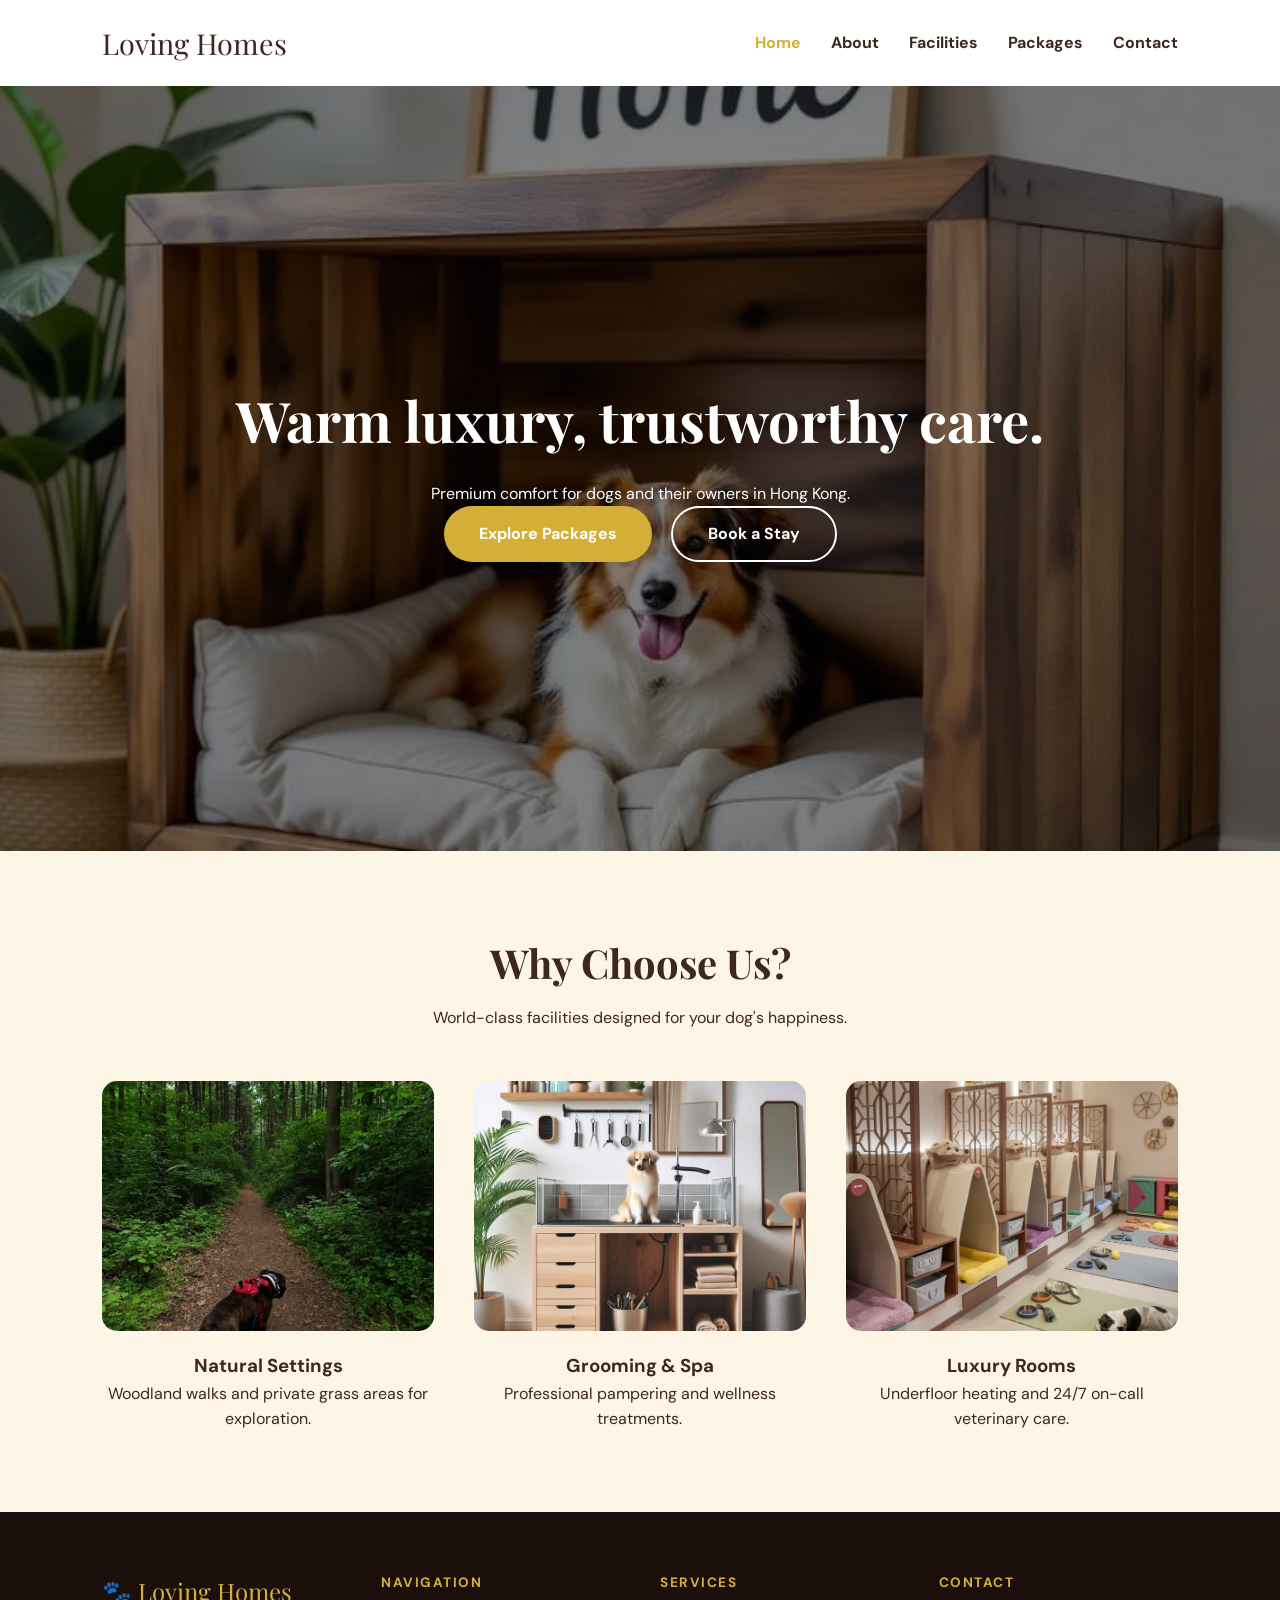
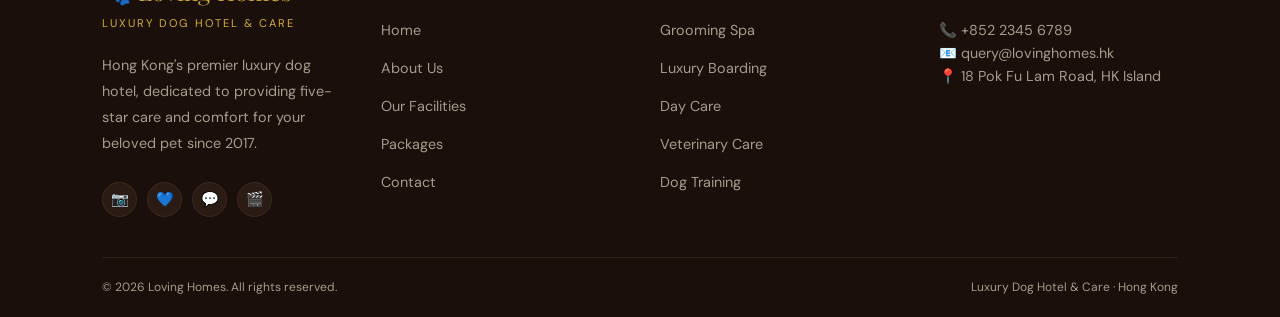
==== index.html @ 3331dba9 "Add files via upload" ====
<!DOCTYPE html>
<html lang="en">
<head>
    <meta charset="UTF-8">
    <meta name="viewport" content="width=device-width, initial-scale=1.0">
    <title>Loving Homes | Luxury Dog Hotel HK</title>
    <link rel="stylesheet" href="style.css">
    <link href="https://fonts.googleapis.com/css2?family=DM+Sans:wght@400;700&family=Playfair+Display:wght@700&display=swap" rel="stylesheet">
</head>
<body>

    <nav class="navbar" id="mainNav">
        <div class="logo">Loving Homes</div>
        <ul class="nav-links">
            <li><a href="index.html" class="active">Home</a></li>
            <li><a href="about.html">About</a></li>
            <li><a href="facilities.html">Facilities</a></li>
            <li><a href="packages.html">Packages</a></li>
            <li><a href="contact.html">Contact</a></li>
        </ul>
    </nav>

    <header class="hero">
        <div class="hero-content">
            <h1>Warm luxury, trustworthy care.</h1>
            <p>Premium comfort for dogs and their owners in Hong Kong.</p>
            <div class="hero-btns">
                <a href="packages.html" class="btn-primary">Explore Packages</a>
                <a href="contact.html" class="btn-secondary">Book a Stay</a>
            </div>
        </div>
    </header>

    <section class="features">
        <div class="section-title">
            <h2>Why Choose Us?</h2>
            <p>World-class facilities designed for your dog's happiness.</p>
        </div>
        <div class="feature-grid">
            <div class="feature-item">
                <div class="feature-img-wrapper">
                    <img src="images/dog hiking.jfif" alt="Dog walking in a green forest">
                </div>
                <h3>Natural Settings</h3>
                <p>Woodland walks and private grass areas for exploration.</p>
            </div>
            <div class="feature-item">
                <div class="feature-img-wrapper">
                    <img src="images/grooming.jfif" alt="Luxury dog grooming parlour interior">
                </div>
                <h3>Grooming & Spa</h3>
                <p>Professional pampering and wellness treatments.</p>
            </div>
            <div class="feature-item">
                <div class="feature-img-wrapper">
                    <img src="images/Luxurious Dog Room.jfif" alt="Modern luxury dog hotel suite">
                </div>
                <h3>Luxury Rooms</h3>
                <p>Underfloor heating and 24/7 on-call veterinary care.</p>
            </div>
        </div>
    </section>

    <footer class="main-footer">
    <div class="footer-container">
        <div class="footer-col brand-info">
            <div class="footer-logo">
                <span class="paw-icon">🐾</span> Loving Homes
            </div>
            <p class="footer-tagline">LUXURY DOG HOTEL & CARE</p>
            <p class="footer-desc">Hong Kong's premier luxury dog hotel, dedicated to providing five-star care and comfort for your beloved pet since 2017.</p>
            <div class="social-icons">
                <a href="#" class="icon-circle">📷</a>
                <a href="#" class="icon-circle">💙</a>
                <a href="#" class="icon-circle">💬</a>
                <a href="#" class="icon-circle">🎬</a>
            </div>
        </div>

        <div class="footer-col">
            <h4>NAVIGATION</h4>
            <ul>
                <li><a href="index.html">Home</a></li>
                <li><a href="about.html">About Us</a></li>
                <li><a href="facilities.html">Our Facilities</a></li>
                <li><a href="packages.html">Packages</a></li>
                <li><a href="contact.html">Contact</a></li>
            </ul>
        </div>

        <div class="footer-col">
            <h4>SERVICES</h4>
            <ul>
                <li>Grooming Spa</li>
                <li>Luxury Boarding</li>
                <li>Day Care</li>
                <li>Veterinary Care</li>
                <li>Dog Training</li>
            </ul>
        </div>

        <div class="footer-col">
            <h4>CONTACT</h4>
            <p>📞 +852 2345 6789</p>
            <p>📧 query@lovinghomes.hk</p>
            <p>📍 18 Pok Fu Lam Road, HK Island</p>
        </div>
    </div>

    <div class="footer-bottom">
        <p>&copy; 2026 Loving Homes. All rights reserved.</p>
        <p>Luxury Dog Hotel & Care · Hong Kong</p>
    </div>
</footer>

    <script src="script.js"></script>
</body>
</html>
---- style.css ----
:root {
    --deep-brown: #3E2723;
    --gold: #D4AF37;
    --linen-cream: #FDF5E6;
    --sage-green: #8A9A5B;
    --clay: #B36A5E;
    --heading-font: 'Playfair Display', serif;
    --body-font: 'DM Sans', sans-serif;
}

* { margin: 0; padding: 0; box-sizing: border-box; }

body {
    font-family: var(--body-font);
    background-color: var(--linen-cream);
    color: var(--deep-brown);
    line-height: 1.6;
}

.navbar {
    display: flex;
    justify-content: space-between;
    align-items: center;
    padding: 20px 8%;
    background: white;
    position: sticky;
    top: 0;
    z-index: 1000;
    transition: 0.3s ease;
}

.logo {
    font-family: var(--heading-font);
    font-size: 1.8rem;
    color: var(--deep-brown);
}

.nav-links {
    display: flex;
    gap: 30px;
    list-style: none;
}

.nav-links a {
    text-decoration: none;
    color: var(--deep-brown);
    font-weight: bold;
    transition: color 0.3s;
}

.nav-links a:hover, .nav-links a.active {
    color: var(--gold);
}

/* 3. Hero Section */
.hero {
    height: 85vh;
    background: linear-gradient(rgba(0,0,0,0.5), rgba(0,0,0,0.5)), 
                url('images/home.jfif') center/cover no-repeat;
    display: flex;
    align-items: center;
    justify-content: center;
    color: white;
    text-align: center;
}

.hero h1 {
    font-family: var(--heading-font);
    font-size: clamp(2rem, 5vw, 3.5rem); /* Responsive font sizing */
    margin-bottom: 1rem;
}

/* 4. Features Grid */
.features { padding: 80px 8%; text-align: center; }

.section-title h2 {
    font-family: var(--heading-font);
    font-size: 2.5rem;
    margin-bottom: 10px;
}

.feature-grid {
    display: grid;
    grid-template-columns: repeat(auto-fit, minmax(300px, 1fr));
    gap: 40px;
    margin-top: 50px;
}

.feature-img-wrapper {
    width: 100%;
    height: 250px;
    overflow: hidden;
    border-radius: 15px;
    margin-bottom: 20px;
}

.feature-img-wrapper img {
    width: 100%;
    height: 100%;
    object-fit: cover;
    transition: transform 0.5s;
}

.feature-item:hover img { transform: scale(1.05); }


.btn-primary {
    background: var(--gold);
    color: white;
    padding: 15px 35px;
    text-decoration: none;
    border-radius: 50px;
    font-weight: bold;
    display: inline-block;
    transition: background 0.3s;
}

.btn-secondary {
    border: 2px solid white;
    color: white;
    padding: 13px 35px;
    text-decoration: none;
    border-radius: 50px;
    font-weight: bold;
    display: inline-block;
    margin-left: 15px;
}


.main-footer {
    background-color: #1a0f0a; 
    color: #a89a8e; 
    padding: 60px 8% 20px 8%;
    font-size: 0.9rem;
}

.footer-container {
    display: flex;
    justify-content: space-between;
    flex-wrap: wrap; 
    gap: 40px;
    padding-bottom: 40px;
    border-bottom: 1px solid #33221a; 
}

.footer-col {
    flex: 1;
    min-width: 200px;
}


.footer-logo {
    color: var(--gold);
    font-family: var(--heading-font);
    font-size: 1.5rem;
    margin-bottom: 5px;
}

.footer-tagline {
    color: var(--gold);
    font-size: 0.7rem;
    letter-spacing: 2px;
    margin-bottom: 20px;
}

.footer-desc {
    line-height: 1.8;
    margin-bottom: 25px;
}

/* Headers in Footer */
.footer-col h4 {
    color: var(--gold);
    font-size: 0.85rem;
    letter-spacing: 1.5px;
    margin-bottom: 25px;
}

/* List Styling */
.footer-col ul {
    list-style: none;
}

.footer-col ul li {
    margin-bottom: 15px;
}

.footer-col ul li a {
    color: #a89a8e;
    text-decoration: none;
    transition: color 0.3s;
}

.footer-col ul li a:hover {
    color: white;
}


.social-icons {
    display: flex;
    gap: 10px;
}

.icon-circle {
    width: 35px;
    height: 35px;
    background: #2a1b14;
    border-radius: 50%;
    display: flex;
    align-items: center;
    justify-content: center;
    text-decoration: none;
    border: 1px solid #3d2a21;
}


.footer-bottom {
    display: flex;
    justify-content: space-between;
    padding-top: 20px;
    font-size: 0.75rem;
}


@media (max-width: 768px) {
    .nav-links { display: none; } /* Simplified for now */
    .hero h1 { font-size: 2.5rem; }
    .btn-secondary { margin-left: 0; margin-top: 10px; }
}


.page-header {
    height: 40vh;
    background: linear-gradient(rgba(0,0,0,0.4), rgba(0,0,0,0.4)), 
                url('images/paws.jfif') center/cover;
    display: flex;
    align-items: center;
    justify-content: center;
    color: white;
}

.page-header h1 {
    font-family: var(--heading-font);
    font-size: 3rem;
}

.section-padding { padding: 80px 8%; }

.flex-split {
    display: flex;
    align-items: center;
    gap: 60px;
    flex-wrap: wrap;
}

.text-side { flex: 1; min-width: 300px; }
.image-side { flex: 1; min-width: 300px; }

.subtitle {
    color: var(--gold);
    letter-spacing: 2px;
    font-weight: bold;
    font-size: 0.8rem;
    margin-bottom: 10px;
}

.rounded-img {
    width: 100%;
    border-radius: 20px;
    box-shadow: 20px 20px 0px var(--gold); 
}


.mission-section {
    background-color: var(--deep-brown);
    color: white;
    padding: 100px 15%;
    text-align: center;
}

.mission-box h2 {
    font-family: var(--heading-font);
    font-style: italic;
    font-weight: 400;
    font-size: 2rem;
    line-height: 1.4;
    margin-bottom: 20px;
}

.quote-mark {
    font-family: var(--heading-font);
    font-size: 5rem;
    color: var(--gold);
    display: block;
    line-height: 1;
}


.story-grid {
    display: grid;
    grid-template-columns: 1fr 1fr;
    gap: 50px;
    margin-bottom: 50px;
}


.team-grid {
    display: grid;
    grid-template-columns: repeat(auto-fit, minmax(250px, 1fr));
    gap: 30px;
    margin-top: 40px;
}

.team-card {
    background: white;
    padding: 30px;
    border-radius: 15px;
    text-align: center;
    box-shadow: 0 10px 30px rgba(0,0,0,0.05);
    transition: transform 0.3s;
}

.team-card:hover { transform: translateY(-10px); }

.team-img {
    width: 120px;
    height: 120px;
    border-radius: 50%;
    overflow: hidden;
    margin: 0 auto 20px;
    border: 3px solid var(--gold);
}

.team-img img { width: 100%; height: 100%; object-fit: cover; }

.team-card h4 { font-family: var(--heading-font); margin-bottom: 5px; }
.role { color: var(--gold); font-weight: bold; font-size: 0.8rem; margin-bottom: 15px; }


.why-container {
    display: flex;
    align-items: center;
    background: var(--deep-brown);
    color: white;
    border-radius: 30px;
    overflow: hidden;
}

.why-image, .why-list { flex: 1; }
.why-list { padding: 60px; }

.why-list h3 { font-family: var(--heading-font); font-size: 2rem; margin-bottom: 20px; }
.why-list ul { list-style: none; }
.why-list li { margin-bottom: 20px; font-size: 1.1rem; }
.why-list li strong { color: var(--gold); display: block; }


@media (max-width: 900px) {
    .why-container, .story-grid { flex-direction: column; grid-template-columns: 1fr; }
    .why-image img { width: 100%; height: 300px; object-fit: cover; }
}


.facilities-hero {
    background: linear-gradient(rgba(0,0,0,0.5), rgba(0,0,0,0.5)), 
                url('images/paaw.jfif') center/cover;
}


.facility-grid {
    display: grid;
    grid-template-columns: repeat(auto-fit, minmax(450px, 1fr));
    gap: 30px;
    margin-top: 50px;
}

.facility-card {
    background: white;
    border-radius: 20px;
    overflow: hidden;
    box-shadow: 0 10px 20px rgba(0,0,0,0.05);
}

.facility-card img {
    width: 100%;
    height: 300px;
    object-fit: cover;
}

.facility-info {
    padding: 30px;
}

.facility-info h3 {
    font-family: var(--heading-font);
    color: var(--deep-brown);
    margin-bottom: 10px;
}


.services-container {
    display: flex;
    justify-content: space-around;
    gap: 30px;
    flex-wrap: wrap;
    text-align: center;
}

.service-box {
    flex: 1;
    min-width: 250px;
    padding: 40px;
    background: #fff;
    border-radius: 15px;
    border-bottom: 4px solid var(--gold);
}

.service-icon {
    font-size: 3rem;
    display: block;
    margin-bottom: 20px;
}


@media (max-width: 600px) {
    .facility-grid {
        grid-template-columns: 1fr;
    }
}


.package-card-grid {
    display: grid;
    grid-template-columns: repeat(auto-fit, minmax(320px, 1fr));
    gap: 30px;
    margin-top: 50px;
}

.pkg-card {
    background: #fff;
    border-radius: 20px;
    overflow: hidden;
    box-shadow: 0 15px 35px rgba(0,0,0,0.05);
    transition: transform 0.3s ease;
    display: flex;
    flex-direction: column;
}

.pkg-card:hover {
    transform: translateY(-10px);
}

.highlight-border {
    border: 2px solid var(--gold);
    position: relative;
}

.pkg-img {
    height: 220px;
    position: relative;
}

.pkg-img img {
    width: 100%;
    height: 100%;
    object-fit: cover;
}

.badge {
    position: absolute;
    top: 15px;
    right: 15px;
    background: var(--gold);
    color: white;
    padding: 5px 15px;
    border-radius: 20px;
    font-size: 0.8rem;
    font-weight: bold;
}

.pkg-details {
    padding: 30px;
    text-align: left;
}

.pkg-details h3 {
    font-family: var(--heading-font);
    font-size: 1.8rem;
    margin-bottom: 5px;
}

.pkg-price {
    color: var(--gold);
    font-weight: bold;
    margin-bottom: 20px;
}

.pkg-details ul {
    list-style: none;
    margin-bottom: 30px;
}

.pkg-details li {
    margin-bottom: 12px;
    font-size: 0.95rem;
    color: #555;
}

.btn-pkg {
    display: block;
    text-align: center;
    padding: 15px;
    background: var(--deep-brown);
    color: white;
    text-decoration: none;
    border-radius: 10px;
    font-weight: bold;
    transition: background 0.3s;
}

.btn-pkg:hover {
    background: var(--gold);
}


.featured-pkg {
    border: 3px solid var(--gold);
    transform: scale(1.05);
    box-shadow: 0 20px 40px rgba(212, 175, 55, 0.2); 
    z-index: 10; 
}


.featured-btn {
    background-color: var(--gold);
    color: white;
}


@media (max-width: 992px) {
    .featured-pkg {
        transform: scale(1);
        margin: 20px 0;
    }
}

.pkg-details h3 {
    font-family: var(--heading-font);
    font-size: 1.8rem;
    margin-bottom: 5px;
}


.featured-pkg li::before {
    content: "⭐";
    margin-right: 8px;
}


.guide-grid {
    display: flex;
    gap: 80px;
    align-items: center;
    flex-wrap: wrap; 
}

.guide-col {
    flex: 1.2;
    min-width: 300px;
}

.promise-col {
    flex: 0.8;
    min-width: 300px;
}

/* Checklist Styling */
.check-list {
    list-style: none;
    margin-top: 25px;
}

.check-list li {
    padding: 15px 0 15px 35px;
    border-bottom: 1px solid #e5e0d8;
    position: relative;
}

.check-list li::before {
    content: "✓";
    position: absolute;
    left: 0;
    color: var(--gold);
    font-weight: bold;
    font-size: 1.2rem;
}


.promise-card {
    background-color: var(--deep-brown);
    color: white;
    padding: 50px;
    border-radius: 30px;
    text-align: center;
}

.promise-icon {
    font-size: 3rem;
    display: block;
    margin-bottom: 20px;
}

.promise-card h3 {
    font-family: var(--heading-font);
    margin-bottom: 15px;
    color: var(--gold);
}

.hk-badge {
    margin-top: 30px;
    display: inline-block;
    border: 1px solid var(--gold);
    padding: 10px 20px;
    color: var(--gold);
    text-transform: uppercase;
    font-size: 0.7rem;
    letter-spacing: 2px;
}

/* Contact */
.contact-hero {
    text-align: center;
    background: var(--deep-brown);
    padding: 60px 8%;
}

.breadcrumb {
    font-size: 0.8rem;
    color: var(--gold);
    margin-bottom: 10px;
}

/* Layout */
.contact-container {
    display: flex;
    gap: 60px;
    flex-wrap: wrap;
}

.contact-form-wrapper { flex: 2; min-width: 350px; }
.contact-info-wrapper { flex: 1; min-width: 300px; }


.form-group { margin-bottom: 20px; }
.form-row { display: flex; gap: 20px; }
.form-row .form-group { flex: 1; }

label {
    display: block;
    font-weight: bold;
    margin-bottom: 8px;
    font-size: 0.9rem;
}

input, select, textarea {
    width: 100%;
    padding: 12px;
    border: 1px solid #ddd;
    border-radius: 8px;
    font-family: inherit;
    background: white;
}

input:focus, textarea:focus {
    outline: none;
    border-color: var(--gold);
}

.btn-submit {
    background: var(--deep-brown);
    color: white;
    padding: 15px 30px;
    border: none;
    border-radius: 50px;
    cursor: pointer;
    font-weight: bold;
    transition: 0.3s;
}

.btn-submit:hover { background: var(--gold); }

/* Info*/
.info-block {
    display: flex;
    gap: 20px;
    margin-bottom: 30px;
}

.info-icon { font-size: 1.5rem; }
.sub-info { font-size: 0.85rem; color: #777; }

.hours-box {
    background: #fdfaf5;
    padding: 30px;
    border-radius: 20px;
    border: 1px solid #eee;
}

.hours-box h4 { margin-bottom: 15px; }
.hours-box p {
    display: flex;
    justify-content: space-between;
    font-size: 0.9rem;
    margin-bottom: 8px;
}
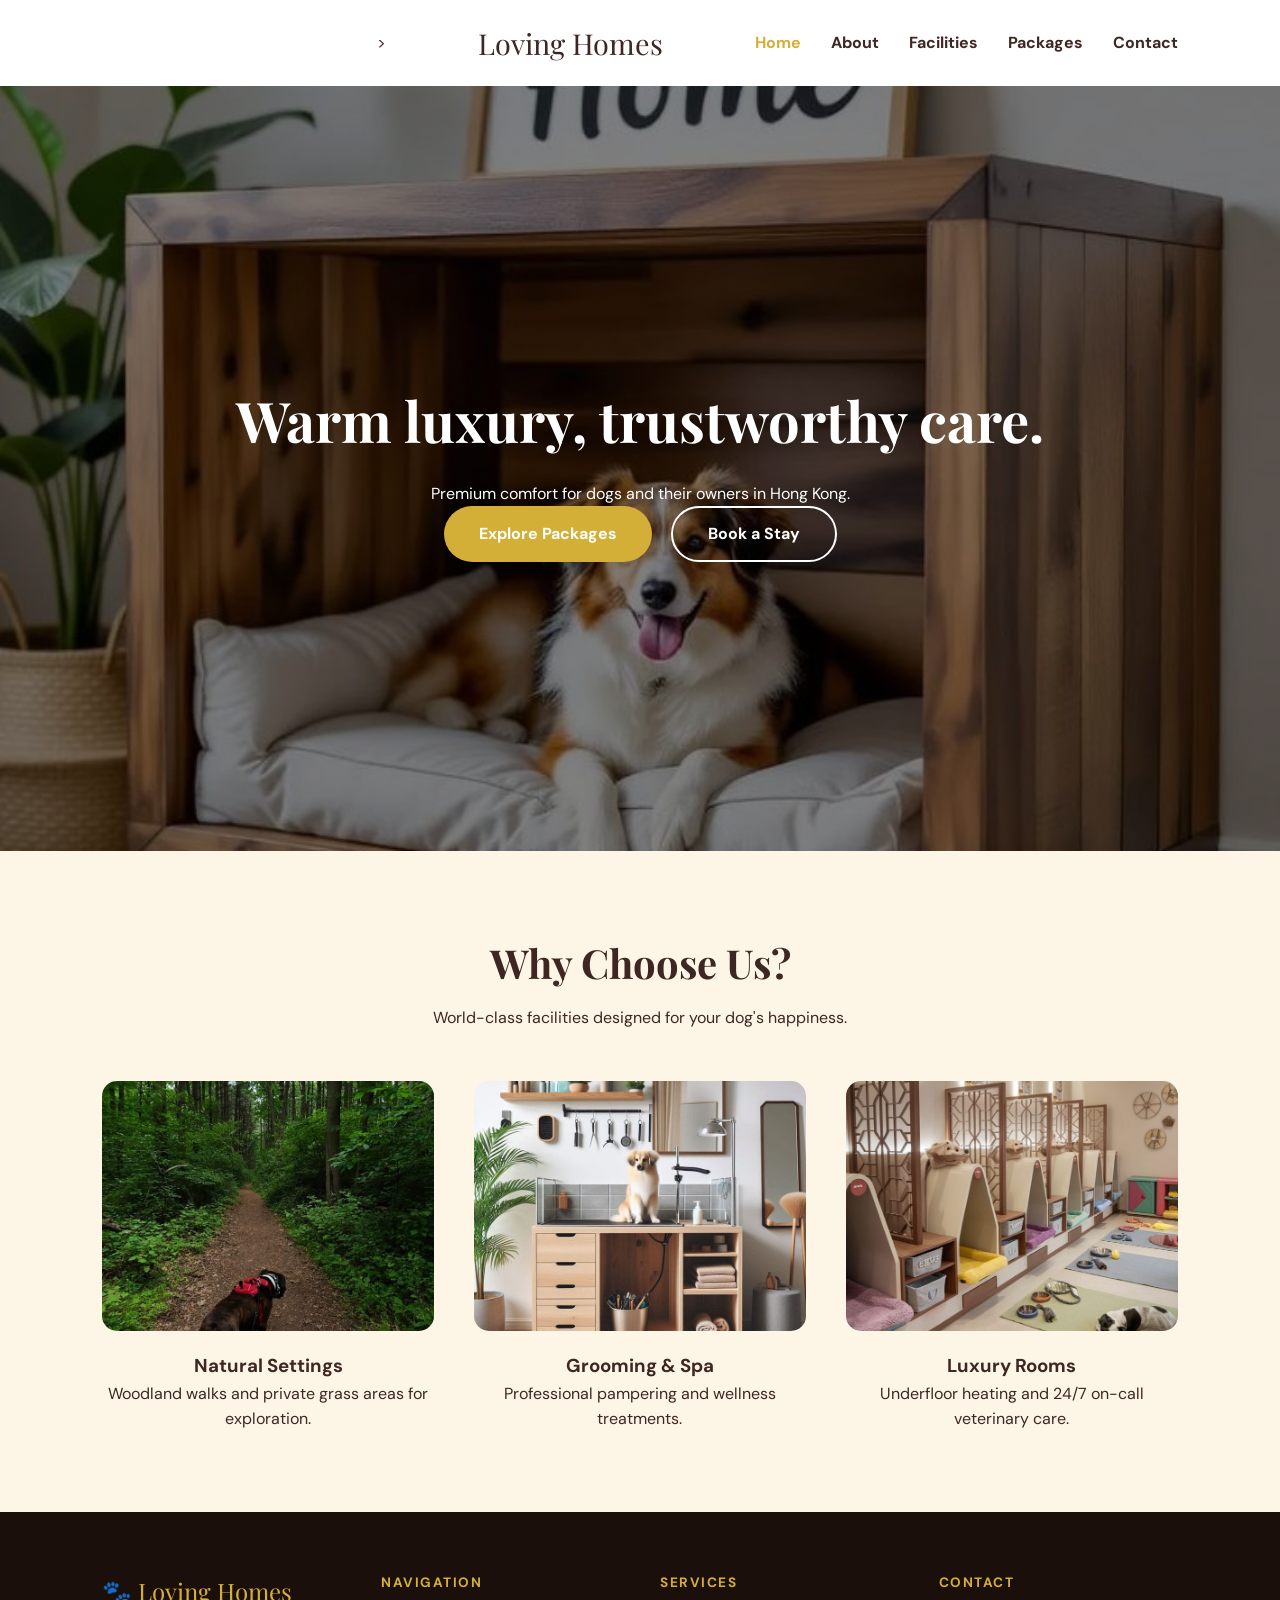
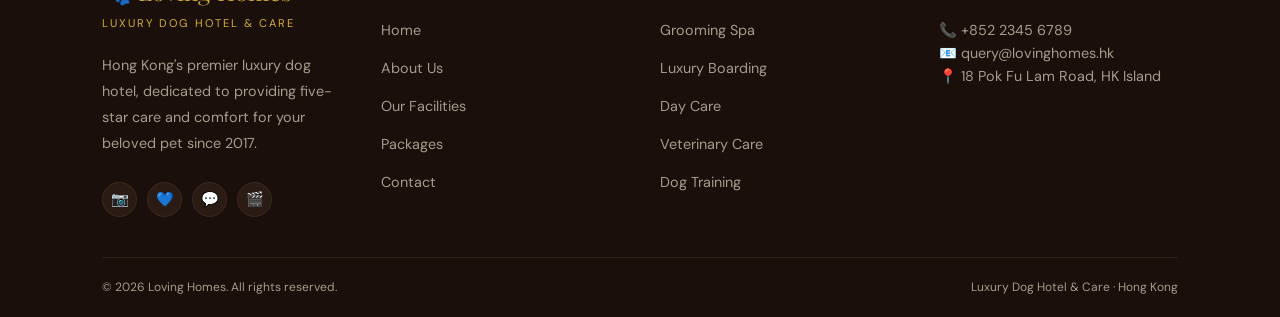
==== commit 967ed98a: "Update index.html" ====
--- a/index.html
+++ b/index.html
@@ -9,7 +9,13 @@
 </head>
 <body>
 
-    <nav class="navbar" id="mainNav">
+    <nav class="navbar" id="mainNav"
+        <div class="burger" id="burger">
+  <span></span>
+  <span></span>
+  <span></span>
+</div>
+        >
         <div class="logo">Loving Homes</div>
         <ul class="nav-links">
             <li><a href="index.html" class="active">Home</a></li>
@@ -115,4 +121,4 @@
 
     <script src="script.js"></script>
 </body>
-</html>+</html>
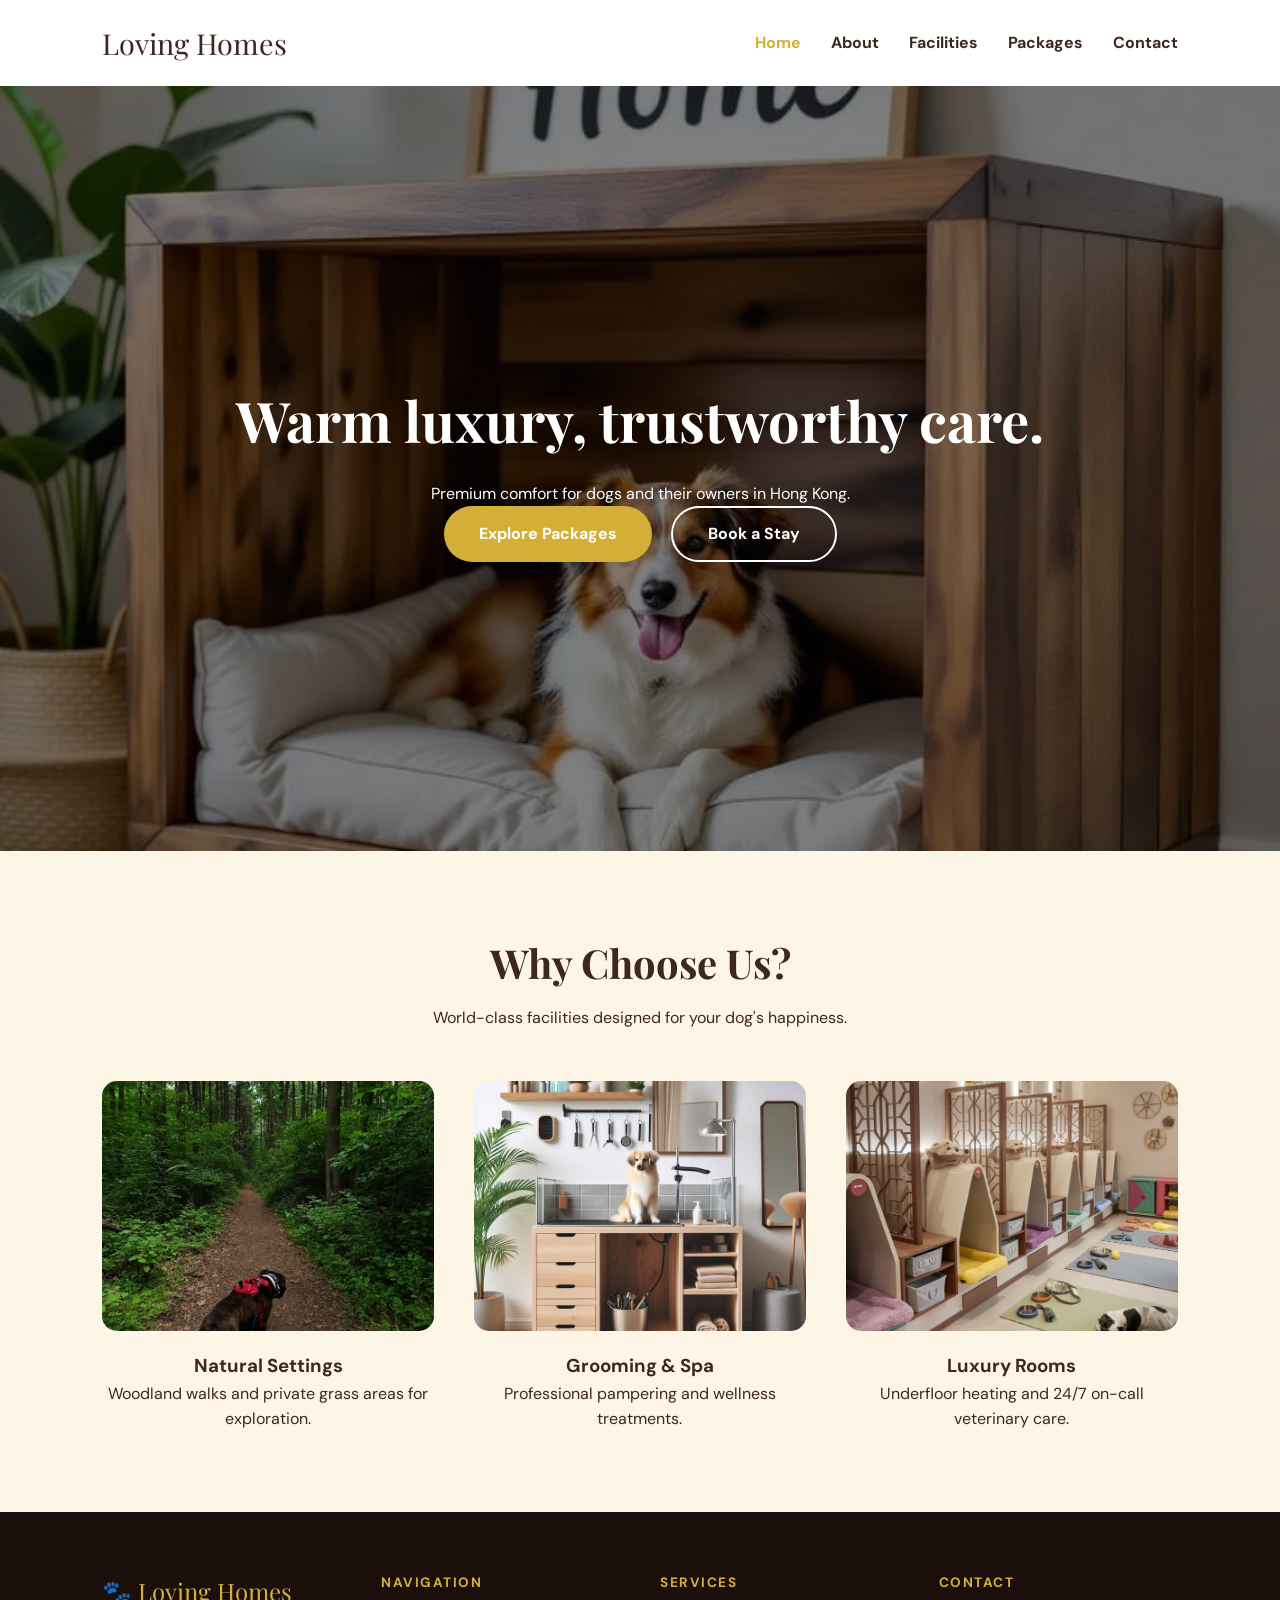
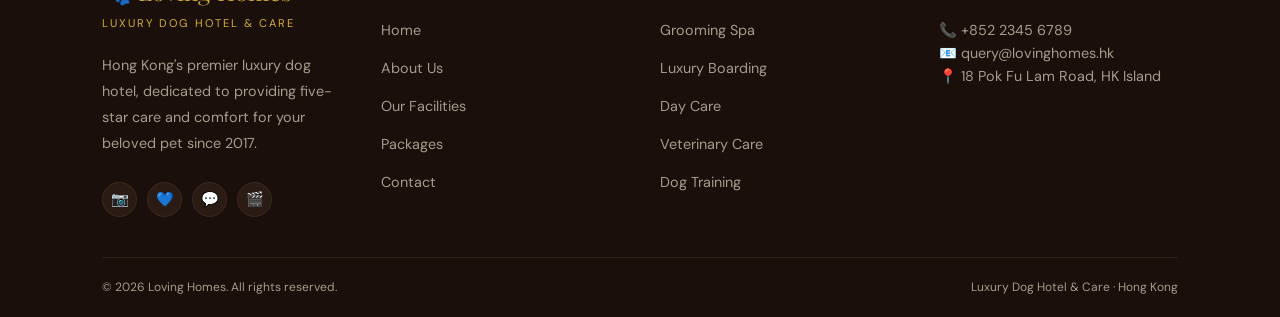
==== commit d2af2b9f: "Update index.html" ====
--- a/index.html
+++ b/index.html
@@ -9,22 +9,25 @@
 </head>
 <body>
 
-    <nav class="navbar" id="mainNav"
-        <div class="burger" id="burger">
-  <span></span>
-  <span></span>
-  <span></span>
-</div>
-        >
-        <div class="logo">Loving Homes</div>
-        <ul class="nav-links">
-            <li><a href="index.html" class="active">Home</a></li>
-            <li><a href="about.html">About</a></li>
-            <li><a href="facilities.html">Facilities</a></li>
-            <li><a href="packages.html">Packages</a></li>
-            <li><a href="contact.html">Contact</a></li>
-        </ul>
-    </nav>
+    <nav class="navbar" id="mainNav">
+  
+  <div class="burger" id="burger">
+    <span></span>
+    <span></span>
+    <span></span>
+  </div>
+
+  <div class="logo">Loving Homes</div>
+
+  <ul class="nav-links">
+    <li><a href="index.html" class="active">Home</a></li>
+    <li><a href="about.html">About</a></li>
+    <li><a href="facilities.html">Facilities</a></li>
+    <li><a href="packages.html">Packages</a></li>
+    <li><a href="contact.html">Contact</a></li>
+  </ul>
+
+</nav>
 
     <header class="hero">
         <div class="hero-content">
--- a/style.css
+++ b/style.css
@@ -713,4 +713,37 @@
     justify-content: space-between;
     font-size: 0.9rem;
     margin-bottom: 8px;
-}+}
+/* Burger icon */
+.burger {
+  display: none;
+  flex-direction: column;
+  gap: 5px;
+  cursor: pointer;
+}
+
+.burger span {
+  width: 25px;
+  height: 3px;
+  background: #2C1810;
+  border-radius: 3px;
+  transition: 0.3s;
+}
+
+/* Mobile */
+@media (max-width: 768px) {
+  .burger { display: flex; }
+
+  .nav-links {
+    display: none;
+    flex-direction: column;
+    position: absolute;
+    top: 60px;
+    width: 100%;
+    background: #fff;
+    padding: 20px;
+    box-shadow: 0 4px 10px rgba(0,0,0,0.1);
+  }
+
+  .nav-links.active { display: flex; }
+}
